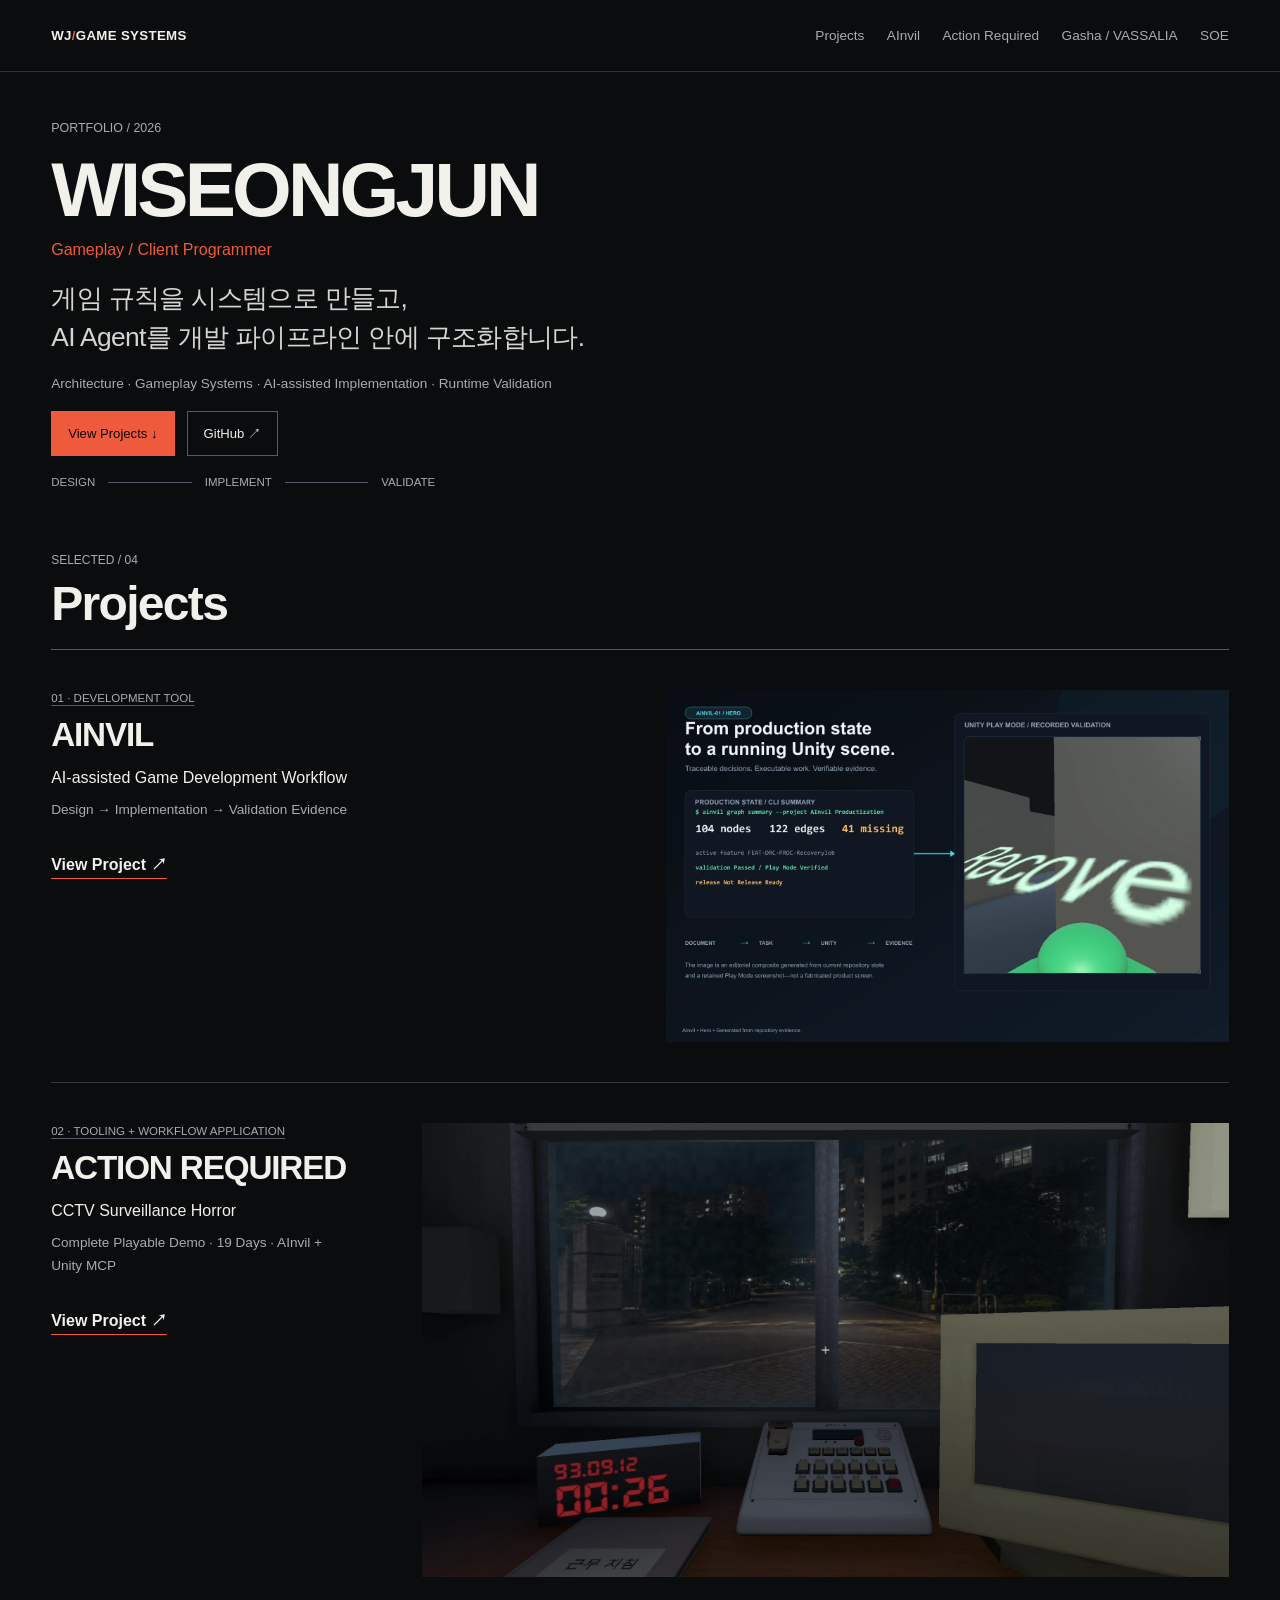
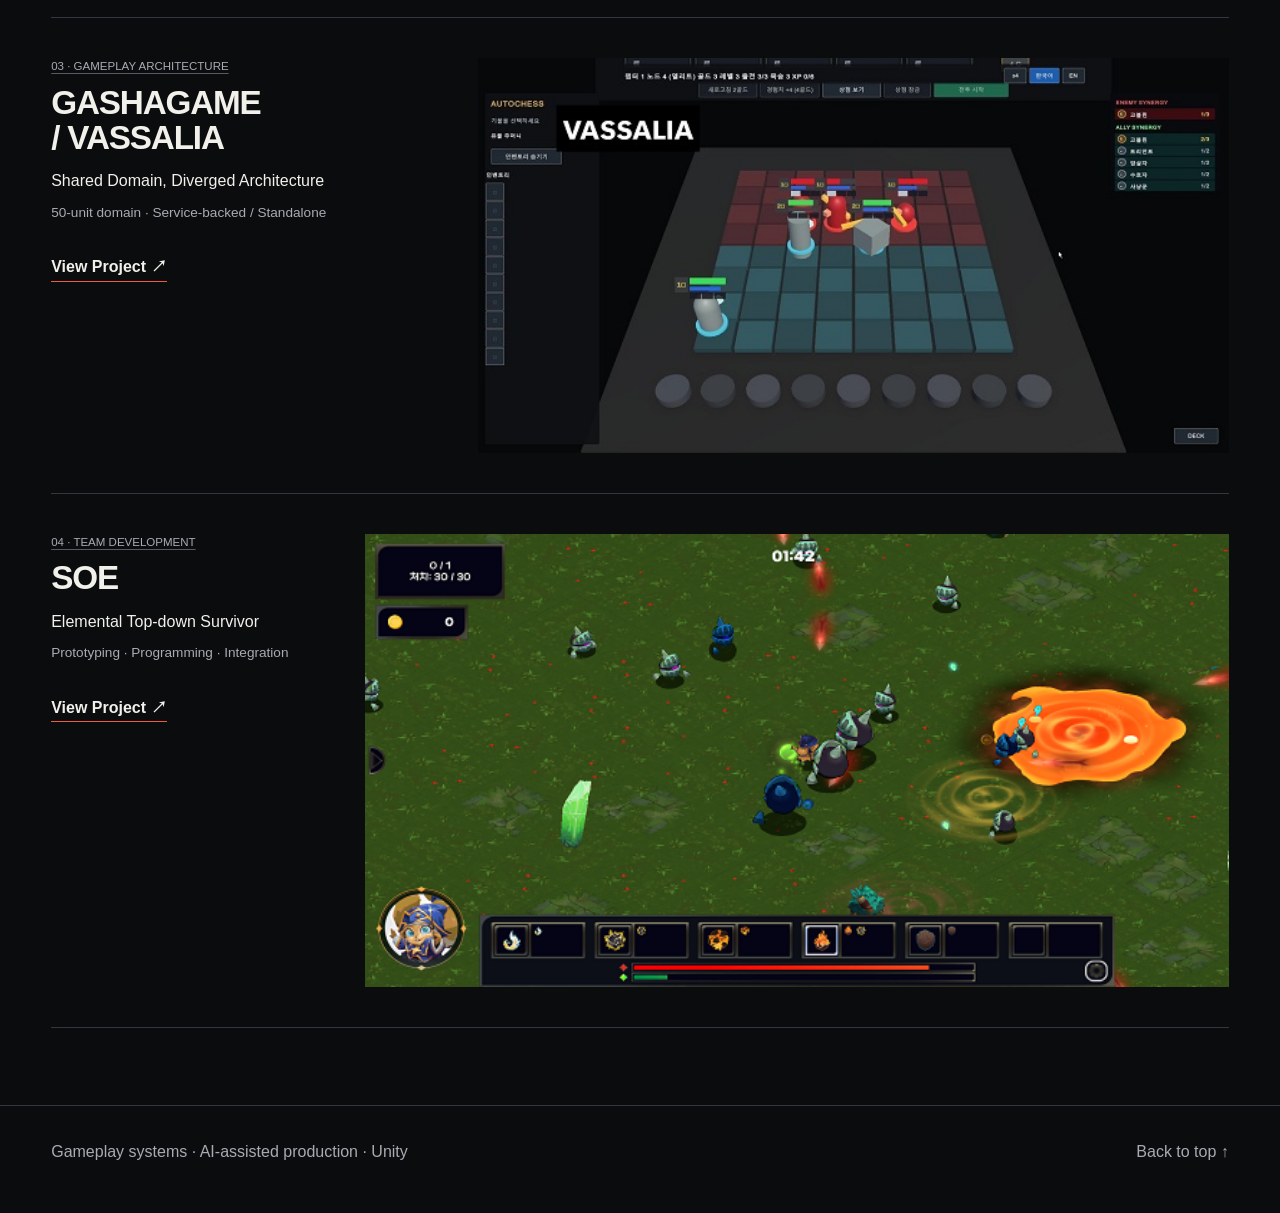
==== index.html @ 894d9d66 "Initial commit" ====
<!doctype html>
<html lang="ko">
<head>
  <meta charset="utf-8">
  <meta name="viewport" content="width=device-width, initial-scale=1">
  <title>WISEONGJUN — Gameplay / Client Programmer</title>
  <meta name="description" content="AInvil, Action Required, GashaGame / VASSALIA, SOE의 게임 시스템과 팀 개발 사례를 정리한 Gameplay / Client Programmer 포트폴리오.">
  <meta property="og:type" content="website">
  <meta property="og:title" content="WISEONGJUN — Gameplay / Client Programmer">
  <meta property="og:description" content="AInvil, Action Required, GashaGame / VASSALIA, SOE의 제작 사례를 정리한 포트폴리오.">
  <link rel="icon" href="./assets/icons/favicon.svg" type="image/svg+xml">
  <link rel="stylesheet" href="./styles/base.css?v=20260905-case04">
  <link rel="stylesheet" href="./styles/layout.css?v=20260905-case04">
  <link rel="stylesheet" href="./styles/components.css?v=20260906-positioning01">
  <link rel="stylesheet" href="./styles/editorial.css?v=20260906-editorial01">
</head>
<body>
  <a class="skip-link" href="#content">본문으로 이동</a>
  <header class="site-header">
    <a class="wordmark" href="./index.html" aria-label="포트폴리오 홈">WJ<span>/</span>GAME SYSTEMS</a>
    <nav class="site-nav" aria-label="주요 탐색">
      <a href="#projects">Projects</a>
      <a href="./projects/ainvil/index.html">AInvil</a>
      <a href="./projects/action-required/index.html">Action Required</a>
      <a href="./projects/gashagame-vassalia/index.html">Gasha / VASSALIA</a>
      <a href="./projects/soe/index.html">SOE</a>
    </nav>
  </header>

  <main id="content">
    <section class="home-hero" aria-labelledby="home-title">
      <p class="eyebrow">PORTFOLIO / 2026</p>
      <h1 id="home-title">WISEONGJUN</h1>
      <p class="developer-role">Gameplay / Client Programmer</p>
      <p class="hero-statement">게임 규칙을 시스템으로 만들고,<br>AI Agent를 개발 파이프라인 안에 구조화합니다.</p>
      <p class="hero-capabilities">Architecture · Gameplay Systems · AI-assisted Implementation · Runtime Validation</p>
      <div class="hero-actions" aria-label="포트폴리오 바로가기">
        <a class="action-link action-link--primary" href="#projects">View Projects ↓</a>
        <a class="action-link" href="https://github.com/Seongjun-Wi" target="_blank" rel="noreferrer">GitHub ↗</a>
      </div>
      <div class="signal-path" aria-label="작업 흐름">
        <span>DESIGN</span><i aria-hidden="true"></i><span>IMPLEMENT</span><i aria-hidden="true"></i><span>VALIDATE</span>
      </div>
    </section>

    <section class="project-index" id="projects" aria-labelledby="projects-title">
      <div class="section-heading">
        <p class="section-number">SELECTED / 04</p>
        <h2 id="projects-title">Projects</h2>
      </div>

      <div class="project-grid">
        <article class="project-card project-card--primary">
          <p class="project-kicker"><a href="./projects/ainvil/index.html">01 · DEVELOPMENT TOOL</a></p>
          <img class="project-card__media" src="./assets/ainvil/ainvil-hero.webp" alt="AInvil production state와 Unity 검증 화면">
          <h3>AINVIL</h3>
          <p class="project-type">AI-assisted Game Development Workflow</p>
          <p class="project-route">Design → Implementation → Validation Evidence</p>
          <a class="text-link" href="./projects/ainvil/index.html">View Project <span aria-hidden="true">↗</span></a>
        </article>

        <article class="project-card project-card--game">
          <p class="project-kicker"><a href="./projects/action-required/index.html">02 · TOOLING + WORKFLOW APPLICATION</a></p>
          <img class="project-card__media" src="./assets/ActionRequired/action-required-guard-room.jpg" alt="Action Required의 1993년 경비실">
          <h3>ACTION REQUIRED</h3>
          <p class="project-type">CCTV Surveillance Horror</p>
          <p class="project-route">Complete Playable Demo · 19 Days · AInvil + Unity MCP</p>
          <a class="text-link" href="./projects/action-required/index.html">View Project <span aria-hidden="true">↗</span></a>
        </article>

        <article class="project-card project-card--architecture">
          <p class="project-kicker"><a href="./projects/gashagame-vassalia/index.html">03 · GAMEPLAY ARCHITECTURE</a></p>
          <img class="project-card__media" src="./assets/Vassilia%26GashaGame/portfolio-og.jpg" alt="VASSALIA runtime combat board">
          <h3>GASHAGAME / VASSALIA</h3>
          <p class="project-type">Shared Domain, Diverged Architecture</p>
          <p class="project-route">50-unit domain · Service-backed / Standalone</p>
          <a class="text-link" href="./projects/gashagame-vassalia/index.html">View Project <span aria-hidden="true">↗</span></a>
        </article>

        <article class="project-card project-card--team">
          <p class="project-kicker"><a href="./projects/soe/index.html">04 · TEAM DEVELOPMENT</a></p>
          <img class="project-card__media" src="./assets/SOE/portfolio-og.png" alt="SOE Stage1 전투 화면">
          <h3>SOE</h3>
          <p class="project-type">Elemental Top-down Survivor</p>
          <p class="project-route">Prototyping · Programming · Integration</p>
          <a class="text-link" href="./projects/soe/index.html">View Project <span aria-hidden="true">↗</span></a>
        </article>
      </div>
    </section>
  </main>

  <footer class="site-footer">
    <p>Gameplay systems · AI-assisted production · Unity</p>
    <a href="#content">Back to top ↑</a>
  </footer>
</body>
</html>
---- styles/base.css ----
:root {
  color-scheme: dark;
  --bg: #0b0c0e;
  --surface: #121418;
  --surface-raised: #181b20;
  --text: #f1f0eb;
  --muted: #a8abb2;
  --line: #32363e;
  --line-strong: #555b66;
  --accent: #f05a3c;
  --accent-cool: #77b7c5;
  --success: #84b88d;
  --pending: #d4a85d;
  --danger: #ed6a5a;
  --max-width: 1180px;
  --gutter: clamp(1.25rem, 4vw, 3.5rem);
  --space-section: clamp(5rem, 10vw, 9rem);
  --sans: Inter, Pretendard, "Noto Sans KR", "Segoe UI", sans-serif;
  --mono: "SFMono-Regular", Consolas, "Liberation Mono", monospace;
}

* { box-sizing: border-box; }

html {
  scroll-behavior: smooth;
  background: var(--bg);
}

body {
  margin: 0;
  background: var(--bg);
  color: var(--text);
  font-family: var(--sans);
  font-size: 1rem;
  line-height: 1.7;
  text-rendering: optimizeLegibility;
}

a { color: inherit; }
img, video { display: block; max-width: 100%; }
button, input, textarea, select { font: inherit; }

:focus-visible {
  outline: 3px solid var(--accent-cool);
  outline-offset: 4px;
}

::selection {
  background: var(--accent);
  color: #080808;
}

h1, h2, h3, p { margin-top: 0; }
h1, h2, h3 { line-height: 1.04; letter-spacing: -0.035em; }

.skip-link {
  position: fixed;
  z-index: 100;
  top: 1rem;
  left: 1rem;
  padding: .7rem 1rem;
  background: var(--text);
  color: var(--bg);
  transform: translateY(-180%);
}

.skip-link:focus { transform: translateY(0); }

@media (prefers-reduced-motion: reduce) {
  html { scroll-behavior: auto; }
  *, *::before, *::after {
    animation-duration: .01ms !important;
    animation-iteration-count: 1 !important;
    transition-duration: .01ms !important;
  }
}
---- styles/layout.css ----
.site-header,
.site-footer,
main {
  width: min(100%, var(--max-width));
  margin-inline: auto;
  padding-inline: var(--gutter);
}

.site-header {
  min-height: 5rem;
  display: flex;
  align-items: center;
  justify-content: space-between;
  gap: 2rem;
  border-bottom: 1px solid var(--line);
}

.site-nav {
  display: flex;
  flex-wrap: wrap;
  gap: clamp(1rem, 3vw, 2.25rem);
}

.home-hero {
  min-height: min(760px, calc(100svh - 5rem));
  display: grid;
  align-content: center;
  padding-block: clamp(5rem, 12vw, 10rem);
}

.project-index { padding-block: var(--space-section); }

.section-heading {
  display: grid;
  grid-template-columns: minmax(9rem, 1fr) 3fr;
  align-items: end;
  gap: 2rem;
  padding-bottom: 2rem;
  border-bottom: 1px solid var(--line-strong);
}

.project-grid {
  display: grid;
  grid-template-columns: repeat(2, minmax(0, 1fr));
}

.site-footer {
  display: flex;
  justify-content: space-between;
  gap: 2rem;
  padding-block: 2rem 3rem;
  border-top: 1px solid var(--line);
  color: var(--muted);
}

@media (max-width: 720px) {
  .site-header { flex-direction: column; align-items: stretch; gap: 1rem; padding-block: 1.25rem; }
  .site-nav { justify-content: flex-start; font-size: .875rem; }
  .home-hero { min-height: 72svh; }
  .section-heading { grid-template-columns: 1fr; gap: .35rem; }
  .project-grid { grid-template-columns: 1fr; }
  .site-footer { flex-direction: column; }
}
---- styles/components.css ----
.wordmark {
  font: 700 .83rem/1 var(--mono);
  letter-spacing: .08em;
  text-decoration: none;
  white-space: nowrap;
}

.wordmark span { color: var(--accent); }

.site-nav a,
.site-footer a {
  color: var(--muted);
  text-decoration-color: transparent;
  text-underline-offset: .35rem;
}

.site-nav a:hover,
.site-footer a:hover { color: var(--text); text-decoration-color: var(--accent); }

.eyebrow,
.section-number,
.project-kicker,
.card-status {
  color: var(--accent);
  font: 700 .78rem/1.4 var(--mono);
  letter-spacing: .1em;
  text-transform: uppercase;
}

.home-hero h1 {
  max-width: 11ch;
  margin-bottom: .6rem;
  font-size: clamp(4rem, 13vw, 10.5rem);
  font-weight: 800;
  letter-spacing: -.075em;
}

.developer-role {
  margin-bottom: 2rem;
  color: var(--accent);
  font: 700 clamp(.9rem, 1.8vw, 1.2rem)/1.4 var(--mono);
  letter-spacing: .06em;
  text-transform: uppercase;
}

.hero-statement {
  max-width: 26ch;
  margin-bottom: 1rem;
  color: #d4d4d0;
  font-size: clamp(1.35rem, 3.2vw, 2.3rem);
  line-height: 1.45;
  letter-spacing: -.025em;
}

.hero-capabilities {
  max-width: 54rem;
  margin-bottom: 1.5rem;
  color: var(--muted);
  font: 700 .82rem/1.7 var(--mono);
  letter-spacing: .035em;
}

.hero-actions {
  display: flex;
  flex-wrap: wrap;
  gap: .75rem;
  margin-bottom: clamp(3rem, 7vw, 5.5rem);
}

.action-link {
  display: inline-flex;
  align-items: center;
  min-height: 2.8rem;
  padding: .65rem 1rem;
  border: 1px solid var(--line-strong);
  color: var(--text);
  font: 700 .78rem/1 var(--mono);
  letter-spacing: .04em;
  text-decoration: none;
}

.action-link:hover { border-color: var(--accent); color: var(--accent); }
.action-link--primary { border-color: var(--accent); background: var(--accent); color: #080808; }
.action-link--primary:hover { background: transparent; }

.signal-path {
  display: grid;
  grid-template-columns: auto minmax(1.5rem, 1fr) auto minmax(1.5rem, 1fr) auto;
  align-items: center;
  max-width: 42rem;
  font: 700 .76rem/1 var(--mono);
  letter-spacing: .08em;
}

.signal-path i { height: 1px; background: var(--line-strong); }

.section-heading h2 {
  margin-bottom: 0;
  font-size: clamp(3rem, 7vw, 6rem);
}

.section-number { margin-bottom: .65rem; }

.project-card {
  position: relative;
  min-height: 24rem;
  padding: clamp(1.5rem, 4vw, 3rem);
  border-right: 1px solid var(--line);
  border-bottom: 1px solid var(--line);
  display: flex;
  flex-direction: column;
  align-items: flex-start;
}

.project-card:nth-child(odd) { border-left: 1px solid var(--line); }
.project-card--primary { box-shadow: inset 0 3px 0 var(--accent); }
.project-card--game { box-shadow: inset 0 3px 0 var(--accent-cool); }
.project-card--architecture { box-shadow: inset 0 3px 0 var(--pending); }
.project-card--team { background: var(--surface); }

.project-card__media {
  width: 100%;
  aspect-ratio: 16 / 9;
  margin: 1.25rem 0;
  border: 1px solid var(--line);
  object-fit: cover;
  background: #000;
  filter: saturate(.82) contrast(1.04);
  transition: filter 180ms ease, transform 180ms ease;
}

.project-card:hover .project-card__media { filter: saturate(1) contrast(1.02); transform: translateY(-2px); }

.project-card h3 {
  margin: 0 0 1rem;
  font-size: clamp(2rem, 5vw, 4.2rem);
}

.project-type { max-width: 27rem; margin-bottom: .4rem; font-size: 1.12rem; }
.project-route { color: var(--muted); font-family: var(--mono); font-size: .86rem; }

.text-link {
  margin-top: 2rem;
  font-weight: 700;
  text-decoration: none;
  border-bottom: 1px solid var(--accent);
}

.text-link:hover { color: var(--accent); }
.card-status { margin-top: 2rem; color: var(--muted); }
.site-footer p { margin-bottom: 0; }

@media (max-width: 720px) {
  .home-hero h1 { font-size: clamp(2.5rem, 14.5vw, 5.5rem); }
  .signal-path { font-size: .67rem; }
  .project-card { min-height: 19rem; border-left: 1px solid var(--line); }
}
---- styles/editorial.css ----
/* Developer portfolio: variance 6 / motion 4 / density 4.
   Presentation layer only; source captures, content and document order stay intact. */
:root {
  --max-width: 1320px;
  --space-section: clamp(3.5rem, 6vw, 5.5rem);
  --sans: Pretendard, "Noto Sans KR", "Segoe UI", sans-serif;
}

h1, h2, h3 { text-wrap: balance; overflow-wrap: anywhere; }
p { text-wrap: pretty; }
code { font-family: var(--mono); }
.site-header { min-height: 4.5rem; gap: 1.5rem; }
.site-nav { gap: .7rem 1.4rem; font-size: .85rem; }
.site-nav a[aria-current="page"] { color: var(--text); text-decoration-color: var(--accent); }
.wordmark { font-family: var(--sans); letter-spacing: .025em; }

/* Metadata is ordinary reading text. Numbers and symbols retain monospace below. */
.eyebrow, .section-number, .project-kicker, .card-status,
.developer-role, .hero-capabilities, .action-link, .signal-path,
.project-route, .project-meta, .section-label, .diagram-title,
.project-brief span, .release-status span, .case-tag,
.ownership-grid strong, .technical-details summary, .evidence-shot figcaption,
.project-pagination, .branch-trunk span, .branch-projects p,
.trust-boundary span, .atomic-choice span, .case03-evidence-grid h3,
.soe-role-card span, .interface-column span, .handoff-step span,
.team-boundary-grid span, .soe-development-timeline span,
.soe-development-timeline small, .result-outcome-grid span,
.contribution-arc, .graph-node p, .role-grid .role-head,
.now-next strong, .evidence-table th {
  font-family: var(--sans);
  font-weight: 500;
  letter-spacing: 0;
  text-transform: none;
}
.flow-node, .chip, .branch-steps span, .boundary-card li,
.shared-contract span { font-family: var(--sans); }
.eyebrow, .section-number, .project-kicker, .section-label, .case-tag {
  color: var(--muted);
}
.project-kicker a {
  color: inherit;
  text-decoration-thickness: 1px;
  text-decoration-color: var(--line-strong);
  text-underline-offset: .3em;
}
.project-kicker a:hover { color: var(--text); text-decoration-color: var(--accent); }

/* A compact introduction opens into an ordered collection, not equal tiles. */
.home-hero { min-height: auto; padding-block: 3rem 2rem; }
.home-hero h1 { max-width: none; font-size: clamp(2.4rem, 6vw, 5rem); letter-spacing: -.05em; }
.developer-role { margin-bottom: 1.1rem; font-size: 1rem; }
.hero-statement { max-width: 40rem; font-size: clamp(1.15rem, 2.3vw, 1.65rem); }
.hero-capabilities { margin-bottom: 1rem; font-size: .85rem; }
.home-hero .hero-actions { margin-bottom: 1.3rem; }
.signal-path { max-width: 24rem; font-size: .72rem; color: var(--muted); }
.signal-path i { margin-inline: .8rem; }
.project-index { padding-block: 2rem var(--space-section); }
.section-heading { display: block; padding-bottom: 1.25rem; }
.section-heading h2 { font-size: clamp(2rem, 4vw, 3rem); }
.section-number { font-size: .75rem; margin-bottom: .65rem; }
.project-grid { display: block; }
.project-card, .project-card:nth-child(odd) {
  display: grid;
  grid-template-columns: minmax(0, 1fr) minmax(0, 2fr);
  column-gap: clamp(1.5rem, 4vw, 3.5rem);
  align-content: start;
  min-height: 0;
  padding: 2.5rem 0;
  border: 0;
  border-bottom: 1px solid var(--line);
  box-shadow: none;
  background: transparent;
}
.project-card > :not(.project-card__media) { grid-column: 1; }
.project-card .project-card__media {
  grid-column: 2;
  grid-row: 1 / 7;
  align-self: start;
  width: 100%;
  height: auto;
  aspect-ratio: auto;
  object-fit: contain;
  margin: 0;
  border: 0;
  filter: none;
  transform: none;
  transition: none;
}
.project-card:hover .project-card__media { filter: none; transform: none; }
.project-card h3 { margin-bottom: .75rem; font-size: clamp(1.5rem, 2.6vw, 2.4rem); }
.project-kicker { font-size: .72rem; }
.project-type { font-size: 1rem; }
.project-route { font-size: .85rem; }
.project-card .text-link { justify-self: start; margin-top: 1rem; }
.project-card.project-card--primary { grid-template-columns: minmax(0, 1fr) minmax(0, 1fr); }
.project-card--game { grid-template-columns: minmax(0, .85fr) minmax(0, 2.15fr); }
.project-card--team { grid-template-columns: minmax(0, .7fr) minmax(0, 2.3fr); }
.project-card--primary .project-card__media { max-width: 42rem; justify-self: end; }

/* Remove the second page gutter; internal sections own their reading width. */
.project-page main { padding-inline: 0; overflow: visible; }
.hero { min-height: auto; padding-block: 3rem; gap: 2rem; }
.hero-copy { min-width: 0; }
.hero-copy h1, .hero-copy h1.long-title, .hero-copy h1.case03-title {
  font-size: clamp(2.3rem, 4.4vw, 4.3rem);
  line-height: 1.05;
  letter-spacing: -.045em;
  margin-bottom: 1rem;
}
.hero-lead { font-size: clamp(1.15rem, 1.8vw, 1.45rem); max-width: 42ch; }
.hero-note { font-size: .95rem; }
.project-meta { border: 0; padding: 0; margin: 1.25rem 0; font-size: .8rem; line-height: 1.6; }
.hero-copy .hero-actions { gap: .75rem; }
.action-link { font-size: .82rem; line-height: 1.3; }

/* Action Required: broad cinematic frame under a compact two-column introduction. */
.action-page .hero { grid-template-columns: 1fr; }
.action-page .hero-copy { display: grid; grid-template-columns: 1fr 1fr; gap: 0 3rem; }
.action-page .hero-copy > * { grid-column: 2; }
.action-page .hero-copy .eyebrow { grid-column: 1; grid-row: 1; }
.action-page .hero-copy h1 { grid-column: 1; grid-row: 2 / 6; font-size: clamp(2.8rem, 5vw, 4.8rem); }
.action-page .hero-copy .hero-lead { grid-row: 1 / 3; }
.action-page .hero-copy .project-meta { margin-top: 0; }
.action-page .hero > figure { width: 100%; }

/* AInvil: ownership leads; workflow and recorded execution share the next row. */
.ainvil-page .hero { grid-template-columns: 1fr 1fr; align-items: start; }
.ainvil-page .hero-copy { grid-column: 1 / -1; max-width: 62rem; }
.ainvil-page .hero > .diagram { padding: 1.5rem; border: 1px solid var(--line); }
.ainvil-runtime-proof {
  align-self: stretch;
  display: flex;
  flex-direction: column;
  justify-content: space-between;
}
.ainvil-runtime-proof img {
  width: 100%;
  min-height: 22rem;
  object-fit: contain;
  background: var(--surface);
}
.ainvil-composite {
  width: min(calc(100% - 2 * var(--gutter)), 72rem);
  margin: 0 auto 2rem;
}
.ainvil-composite .ainvil-visual {
  max-width: 64rem;
  margin-inline: auto;
}

/* Gasha/VASSALIA: architecture synopsis beside a dominant landscape runtime. */
.case03-page .hero { grid-template-columns: minmax(0, 1fr) minmax(0, 2fr); }
.case03-page .hero-copy h1.case03-title { font-size: clamp(2rem, 3.1vw, 3rem); }
.case03-title span { color: var(--text); }

/* SOE: title across the opening, contribution note beside the large team runtime. */
.case04-page .hero { grid-template-columns: minmax(0, .8fr) minmax(0, 2.2fr); align-items: end; }
.case04-page .hero-copy { display: contents; }
.case04-page .hero-copy > .eyebrow { grid-column: 1 / -1; margin-bottom: -1rem; }
.case04-page .hero-copy h1 { grid-column: 1 / -1; margin: 0; }
.case04-page .hero-copy .hero-lead { grid-column: 1; grid-row: 3; }
.case04-page .hero-copy .hero-note { grid-column: 1; grid-row: 4; }
.case04-page .hero-copy .project-meta { grid-column: 1; grid-row: 5; }
.case04-page .hero > figure { grid-column: 2; grid-row: 3 / 6; align-self: start; }
.case04-page .hero-copy h1 { font-size: clamp(3rem, 5vw, 5rem); }
.case04-page .hero-copy .hero-note { line-height: 1.75; }

/* Original pixels and proportions are evidence, including UI near the frame edges. */
.evidence-shot, .ainvil-visual { border: 0; background: transparent; overflow: visible; }
.evidence-shot img, .evidence-shot video,
.project-video--hero video, .case03-hero-media img, .soe-hero-media img {
  width: 100%; height: auto; aspect-ratio: auto; object-fit: contain;
  filter: none; background: var(--bg);
}
.evidence-shot figcaption, .ainvil-visual figcaption {
  padding: .7rem 0 0; border: 0; color: var(--muted); font-size: .8rem; line-height: 1.6;
}
.section-intro { display: block; margin-bottom: 2rem; }
.section-label { margin-bottom: 1rem; font-size: .78rem; }
.section-intro h2 { max-width: 30ch; font-size: clamp(1.8rem, 3.1vw, 3rem); line-height: 1.2; }
.section-intro p { max-width: 65ch; }
.section { scroll-margin-top: 1.5rem; }

/* Remove outer shells; keep actual diagram boundaries and status semantics. */
.diagram, .evidence-card, .case-study, .branch-story,
.atomic-purchase, .applied-card, .limit-card, .trailer-block {
  border: 0; background: transparent; padding: 1.25rem 0;
}
.case-study .diagram, .technical-details__body .diagram { padding-block: .75rem; }
.case-split, .split-diagrams, .small-cases { gap: 2rem; }
.project-brief { gap: 2rem; margin-bottom: 2rem; }
.project-brief article, .project-brief article:last-child {
  border: 0; background: transparent; padding: 1rem 0;
}
.ownership-grid { border: 0; gap: 1.5rem; }
.ownership-grid > div, .ownership-grid > div:last-child { border: 0; padding: .75rem 0; }
.chip { border: 0; padding: .25rem 0; }
.chip-row { gap: .5rem 1.2rem; }
.boundary-card li { border: 0; padding: .2rem 0; }
.boundary-card ul { gap: .4rem 1rem; }
.boundary-note { border: 0; padding: .75rem 0; background: transparent; }
.technical-details { border: 0; border-top: 1px solid var(--line-strong); background: transparent; }
.technical-details summary { padding: 1rem 0; }
.technical-details__body { padding: 1rem 0; }
.technical-details .ainvil-visual { max-width: 60rem; margin-inline: auto; }
.stat-row { border: 0; gap: 1.5rem; }
.stat-row > div, .stat-row > div:last-child { border: 0; padding: 1rem 0; }
.stat-row strong { font-size: clamp(1.3rem, 2.3vw, 2rem); }
.validation-status { font-family: var(--sans); font-size: 1rem; font-weight: 500; margin-bottom: 1.5rem; }
.release-status strong { font-family: var(--sans); }
.release-status { margin-bottom: 1rem; }
.graph-node { min-height: 0; }
.flow-node { min-height: 4rem; }
.vertical-flow .flow-node { min-height: 3rem; }
.case04-page #environment .case-split { grid-template-columns: minmax(0, .8fr) minmax(0, 2.2fr); align-items: start; }
.case04-page #game > .evidence-shot { max-width: 42rem; }

/* Section numbers identify place; this compact index performs navigation. */
.case-nav {
  width: min(100%, var(--max-width));
  margin: 0 auto;
  padding: 0 var(--gutter) 1.25rem;
  display: flex;
  flex-wrap: wrap;
  gap: .55rem 1.25rem;
  border-bottom: 1px solid var(--line);
  color: var(--muted);
  font-size: .82rem;
}
.case-nav a {
  color: inherit;
  text-decoration-color: transparent;
  text-underline-offset: .35rem;
}
.case-nav a:hover { color: var(--text); text-decoration-color: var(--accent); }
.case04-page #team-development { padding-block: clamp(2.5rem, 4vw, 3.5rem); }
.case04-page #team-development .section-intro { margin-bottom: 0; }

/* Motion is feedback only. Gameplay supplies the movement. */
.action-link, .text-link, .site-nav a, .technical-details summary {
  transition: color 180ms ease, background-color 180ms ease, text-decoration-color 180ms ease;
}
.action-link:active { transform: translateY(1px); }
@media (max-width: 1000px) {
  .site-header { flex-direction: column; align-items: flex-start; gap: .85rem; padding-block: 1rem; }
  .hero-copy h1, .hero-copy h1.long-title { font-size: 2.8rem; }
}
@media (max-width: 767px) {
  .home-hero { min-height: auto; padding-block: 2rem; }
  .home-hero h1 { font-size: clamp(2rem, 8.5vw, 3.5rem); }
  .site-nav { gap: .7rem 1rem; font-size: .8rem; }
  .project-card, .project-card:nth-child(odd),
  .hero, .ainvil-page .hero, .case03-page .hero, .case04-page .hero,
  .action-page .hero-copy, .case04-page #environment .case-split {
    grid-template-columns: minmax(0, 1fr);
  }
  .project-card > :not(.project-card__media), .project-card .project-card__media,
  .action-page .hero-copy > *, .action-page .hero-copy .eyebrow,
  .action-page .hero-copy h1, .action-page .hero-copy .hero-lead {
    grid-column: auto; grid-row: auto;
  }
  .project-card .project-kicker { order: 1; }
  .project-card h3 { order: 2; }
  .project-card .project-type { order: 3; }
  .project-card .project-card__media { order: 4; margin: .5rem 0 1.5rem; }
  .project-card .project-route { order: 5; }
  .project-card .text-link { order: 6; }
  .project-card--primary .project-card__media { max-width: none; }
  .case04-page .hero-copy { display: block; }
  .case04-page .hero > figure { grid-column: auto; grid-row: auto; }
  .case04-page .hero-copy > .eyebrow { margin-bottom: 1rem; }
  .case04-page .hero-copy h1 { margin-bottom: 1rem; }
  .project-card { padding-block: 2rem; }
  .hero { padding-block: 2rem; }
  .hero-copy h1, .hero-copy h1.long-title, .hero-copy h1.case03-title { font-size: clamp(2rem, 8vw, 3.25rem); }
  .project-brief, .ownership-grid { grid-template-columns: 1fr; gap: .75rem; }
  .stat-row > div, .stat-row--four > div:nth-child(-n+2) { border: 0; }
  .role-grid { display: grid; grid-template-columns: repeat(4, minmax(8rem, 1fr)); }
  .case-nav {
    flex-wrap: nowrap;
    overflow-x: auto;
    padding-bottom: 1rem;
    scrollbar-width: thin;
  }
  .case-nav a { flex: 0 0 auto; }
  .project-page .hero { display: flex; flex-direction: column; }
  .project-page .hero-copy { display: contents; }
  .project-page .hero .eyebrow { order: 1; }
  .project-page .hero h1 { order: 2; }
  .project-page .hero .hero-lead { order: 3; }
  .project-page .hero > figure { order: 4; }
  .project-page .hero .hero-note { order: 5; }
  .project-page .hero .project-meta { order: 6; }
  .project-page .hero .hero-actions { order: 7; }
  .ainvil-page .hero > .diagram { order: 4; }
  .ainvil-page .hero > .ainvil-runtime-proof { order: 5; }
  .ainvil-page .hero .hero-note { order: 3; }
  .ainvil-page .hero .hero-lead { order: 6; }
  .ainvil-page .hero .project-meta { order: 7; }
  .ainvil-runtime-proof img { min-height: 0; }
}
@media (prefers-reduced-motion: reduce) {
  .action-link, .text-link, .site-nav a, .technical-details summary { transition: none; }
  .action-link:active { transform: none; }
}
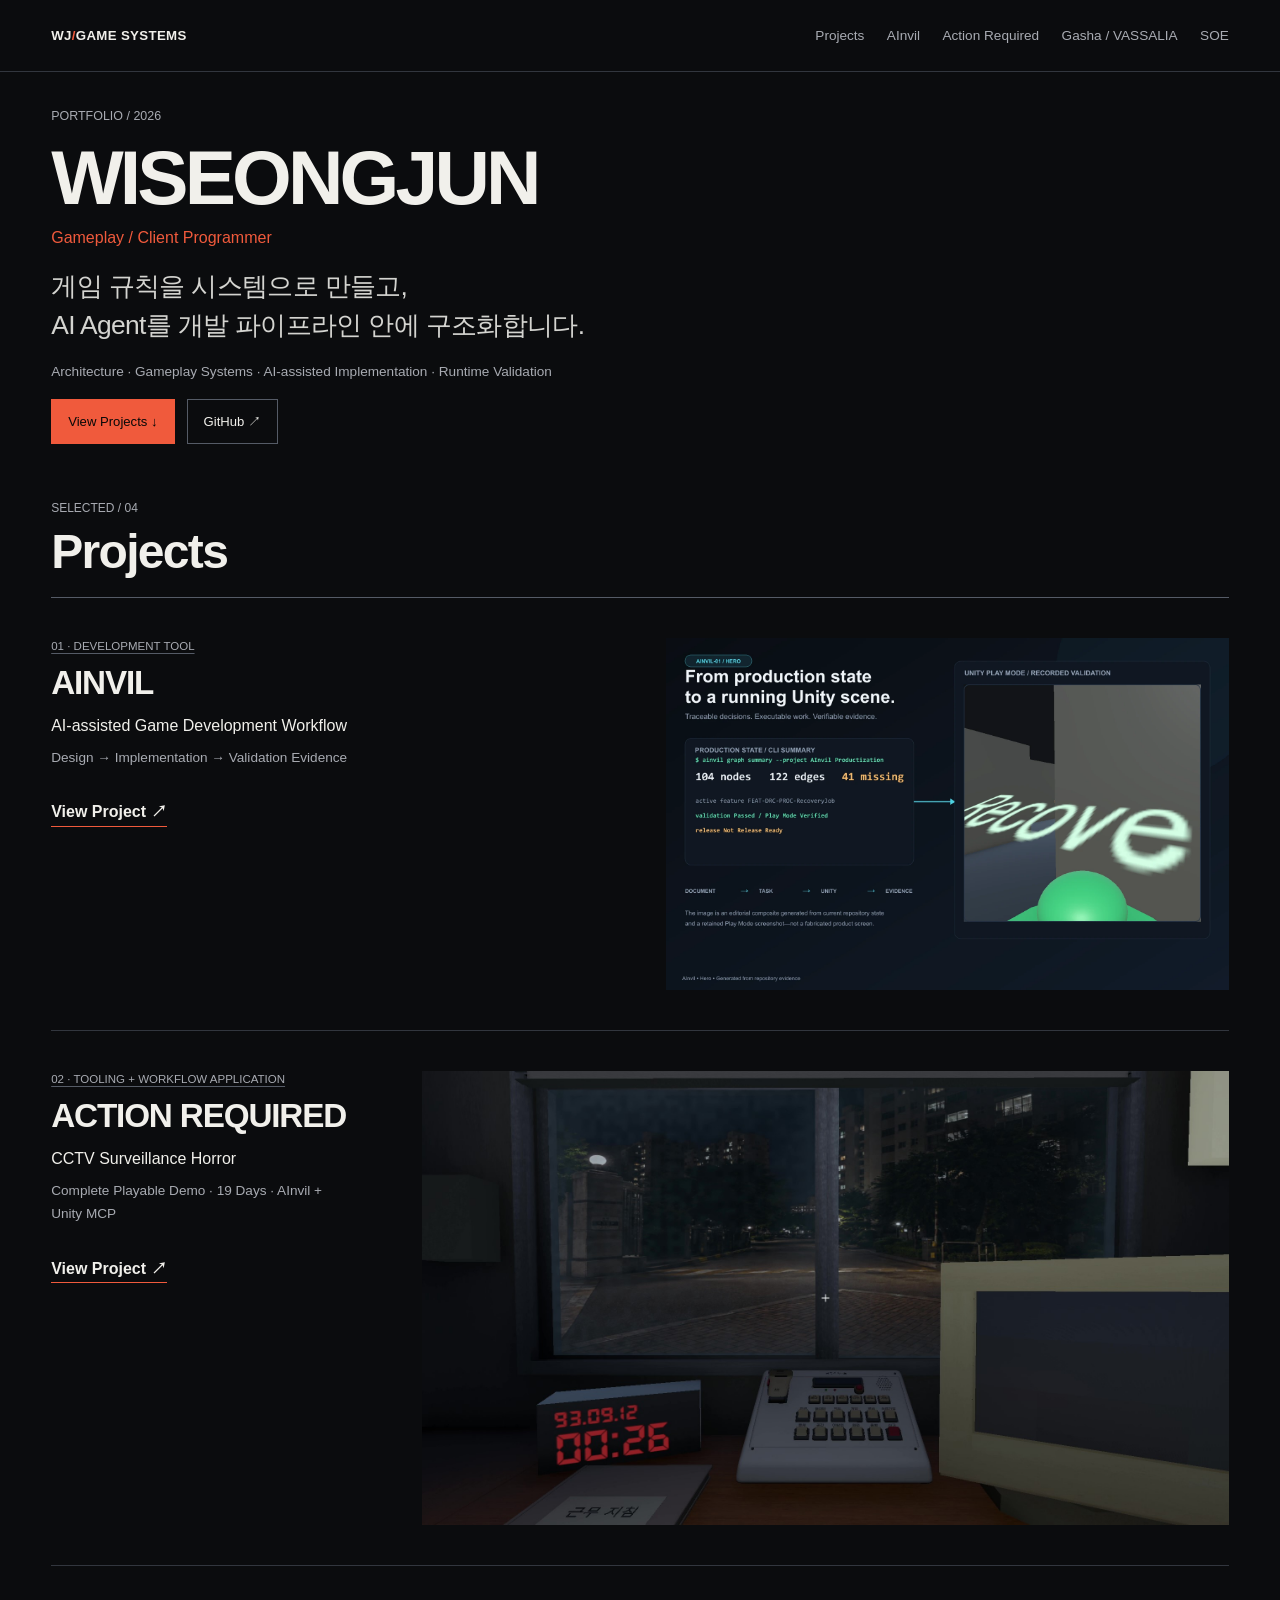
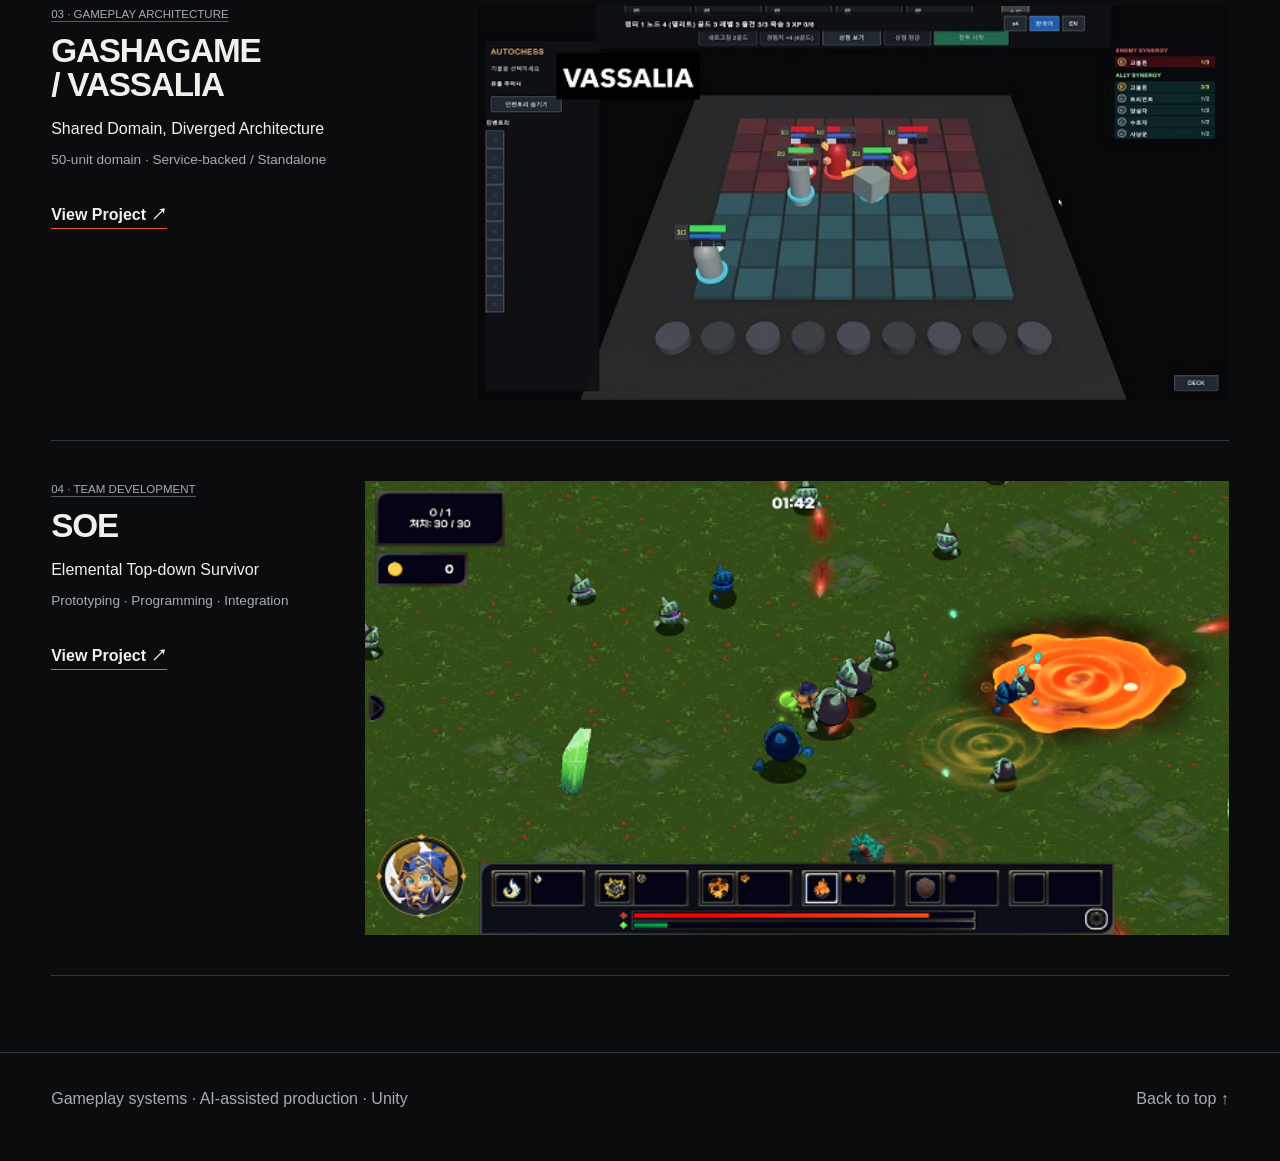
==== commit fd23f0b6: "Update portfolio UI and deployment" ====
--- a/index.html
+++ b/index.html
@@ -12,7 +12,7 @@
   <link rel="stylesheet" href="./styles/base.css?v=20260905-case04">
   <link rel="stylesheet" href="./styles/layout.css?v=20260905-case04">
   <link rel="stylesheet" href="./styles/components.css?v=20260906-positioning01">
-  <link rel="stylesheet" href="./styles/editorial.css?v=20260906-editorial01">
+  <link rel="stylesheet" href="./styles/editorial.css?v=20260906-editorial02">
 </head>
 <body>
   <a class="skip-link" href="#content">본문으로 이동</a>
@@ -36,10 +36,7 @@
       <p class="hero-capabilities">Architecture · Gameplay Systems · AI-assisted Implementation · Runtime Validation</p>
       <div class="hero-actions" aria-label="포트폴리오 바로가기">
         <a class="action-link action-link--primary" href="#projects">View Projects ↓</a>
-        <a class="action-link" href="https://github.com/Seongjun-Wi" target="_blank" rel="noreferrer">GitHub ↗</a>
-      </div>
-      <div class="signal-path" aria-label="작업 흐름">
-        <span>DESIGN</span><i aria-hidden="true"></i><span>IMPLEMENT</span><i aria-hidden="true"></i><span>VALIDATE</span>
+        <a class="action-link" href="https://github.com/AnchobyKim" target="_blank" rel="noreferrer">GitHub ↗</a>
       </div>
     </section>
 
--- a/styles/editorial.css
+++ b/styles/editorial.css
@@ -16,7 +16,7 @@
 
 /* Metadata is ordinary reading text. Numbers and symbols retain monospace below. */
 .eyebrow, .section-number, .project-kicker, .card-status,
-.developer-role, .hero-capabilities, .action-link, .signal-path,
+.developer-role, .hero-capabilities, .action-link,
 .project-route, .project-meta, .section-label, .diagram-title,
 .project-brief span, .release-status span, .case-tag,
 .ownership-grid strong, .technical-details summary, .evidence-shot figcaption,
@@ -46,14 +46,12 @@
 .project-kicker a:hover { color: var(--text); text-decoration-color: var(--accent); }
 
 /* A compact introduction opens into an ordered collection, not equal tiles. */
-.home-hero { min-height: auto; padding-block: 3rem 2rem; }
+.home-hero { min-height: auto; padding-block: 2.25rem 1.5rem; }
 .home-hero h1 { max-width: none; font-size: clamp(2.4rem, 6vw, 5rem); letter-spacing: -.05em; }
 .developer-role { margin-bottom: 1.1rem; font-size: 1rem; }
 .hero-statement { max-width: 40rem; font-size: clamp(1.15rem, 2.3vw, 1.65rem); }
 .hero-capabilities { margin-bottom: 1rem; font-size: .85rem; }
-.home-hero .hero-actions { margin-bottom: 1.3rem; }
-.signal-path { max-width: 24rem; font-size: .72rem; color: var(--muted); }
-.signal-path i { margin-inline: .8rem; }
+.home-hero .hero-actions { margin-bottom: 0; }
 .project-index { padding-block: 2rem var(--space-section); }
 .section-heading { display: block; padding-bottom: 1.25rem; }
 .section-heading h2 { font-size: clamp(2rem, 4vw, 3rem); }
@@ -112,6 +110,13 @@
 .project-meta { border: 0; padding: 0; margin: 1.25rem 0; font-size: .8rem; line-height: 1.6; }
 .hero-copy .hero-actions { gap: .75rem; }
 .action-link { font-size: .82rem; line-height: 1.3; }
+.repository-note {
+  max-width: 60ch;
+  margin: .75rem 0 0;
+  color: var(--muted);
+  font-size: .82rem;
+  line-height: 1.65;
+}
 
 /* Action Required: broad cinematic frame under a compact two-column introduction. */
 .action-page .hero { grid-template-columns: 1fr; }
@@ -161,7 +166,9 @@
 .case04-page .hero-copy .hero-lead { grid-column: 1; grid-row: 3; }
 .case04-page .hero-copy .hero-note { grid-column: 1; grid-row: 4; }
 .case04-page .hero-copy .project-meta { grid-column: 1; grid-row: 5; }
-.case04-page .hero > figure { grid-column: 2; grid-row: 3 / 6; align-self: start; }
+.case04-page .hero-copy .hero-actions { grid-column: 1; grid-row: 6; }
+.case04-page .hero-copy .repository-note { grid-column: 1; grid-row: 7; }
+.case04-page .hero > figure { grid-column: 2; grid-row: 3 / 8; align-self: start; }
 .case04-page .hero-copy h1 { font-size: clamp(3rem, 5vw, 5rem); }
 .case04-page .hero-copy .hero-note { line-height: 1.75; }
 
@@ -241,8 +248,17 @@
   transition: color 180ms ease, background-color 180ms ease, text-decoration-color 180ms ease;
 }
 .action-link:active { transform: translateY(1px); }
+@media (max-width: 1120px) {
+  .site-header { flex-direction: column; align-items: flex-start; gap: .85rem; padding-block: 1rem; }
+  .action-page .hero-copy { grid-template-columns: minmax(0, 1fr); gap: .5rem; }
+  .action-page .hero-copy > *, .action-page .hero-copy .eyebrow,
+  .action-page .hero-copy h1, .action-page .hero-copy .hero-lead {
+    grid-column: auto;
+    grid-row: auto;
+  }
+  .action-page .hero-copy .project-meta { margin-top: 1.25rem; }
+}
 @media (max-width: 1000px) {
-  .site-header { flex-direction: column; align-items: flex-start; gap: .85rem; padding-block: 1rem; }
   .hero-copy h1, .hero-copy h1.long-title { font-size: 2.8rem; }
 }
 @media (max-width: 767px) {
@@ -292,6 +308,7 @@
   .project-page .hero .hero-note { order: 5; }
   .project-page .hero .project-meta { order: 6; }
   .project-page .hero .hero-actions { order: 7; }
+  .project-page .hero .repository-note { order: 8; }
   .ainvil-page .hero > .diagram { order: 4; }
   .ainvil-page .hero > .ainvil-runtime-proof { order: 5; }
   .ainvil-page .hero .hero-note { order: 3; }
